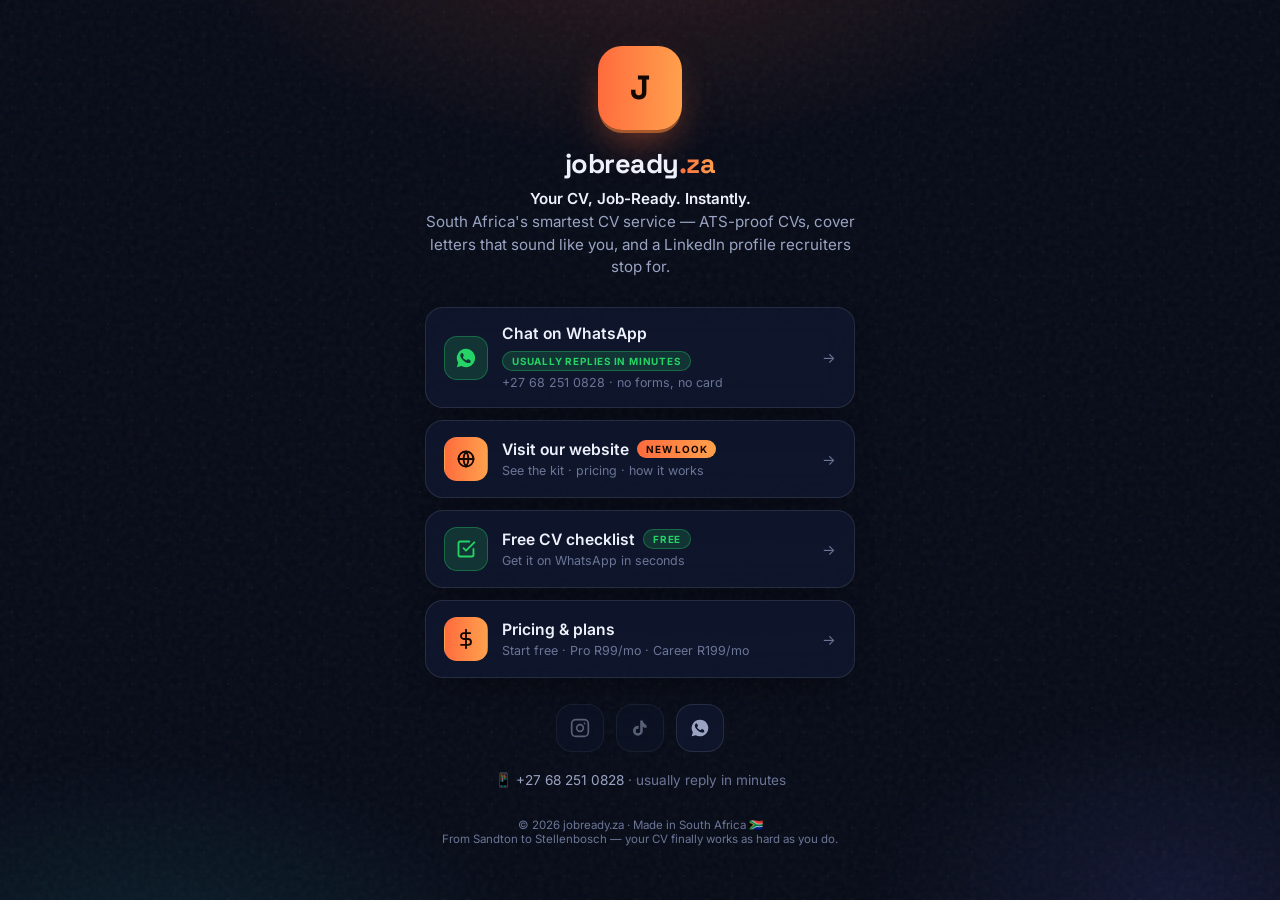
==== linktree/index.html @ 591972d1 "Add link-in-bio page (linktree/)" ====
<!doctype html>
<html lang="en-ZA">
<head>
<meta charset="UTF-8" />
<meta name="viewport" content="width=device-width, initial-scale=1.0" />
<title>jobready.za — Your CV, Job-Ready. Instantly.</title>
<meta name="description" content="South Africa's smartest CV service. ATS-proof CVs, cover letters that sound like you, and a LinkedIn profile recruiters stop for. Chat with us on WhatsApp." />
<meta property="og:title" content="jobready.za — Your CV, Job-Ready. Instantly." />
<meta property="og:description" content="South Africa's smartest CV service. Build your CV, cover letter and LinkedIn profile — then chat with us on WhatsApp." />
<meta property="og:type" content="website" />
<meta name="theme-color" content="#070b17" />
<link rel="icon" href="data:image/svg+xml,%3Csvg xmlns='http://www.w3.org/2000/svg' viewBox='0 0 32 32'%3E%3Cdefs%3E%3ClinearGradient id='g' x1='0' y1='0' x2='1' y2='1'%3E%3Cstop offset='0' stop-color='%23ff6b3d'/%3E%3Cstop offset='1' stop-color='%23ffa14d'/%3E%3C/linearGradient%3E%3C/defs%3E%3Crect width='32' height='32' rx='9' fill='url(%23g)'/%3E%3Cpath d='M9 11h9.6c2.9 0 5.2 1.9 5.2 4.6 0 2.8-2.3 4.7-5.3 4.7h-3.4M14.5 20.3l-2.9-2.7 2.9-2.8' fill='none' stroke='%230b1024' stroke-width='2' stroke-linecap='round' stroke-linejoin='round'/%3E%3C/svg%3E" />
<link rel="preconnect" href="https://fonts.googleapis.com" />
<link rel="preconnect" href="https://fonts.gstatic.com" crossorigin />
<link href="https://fonts.googleapis.com/css2?family=Space+Grotesk:wght@500;600;700&family=Inter:wght@400;500;600;700&display=swap" rel="stylesheet" />
<style>
  :root{
    --bg:#070b17; --bg2:#0d1326; --card:rgba(17,26,51,.72);
    --line:rgba(255,255,255,.10); --text:#eef1fb; --muted:#9aa4c2; --dim:#6b7596;
    --orange:#ff6b3d; --amber:#ffa14d; --cyan:#22d3ee; --green:#25d366;
    --grad:linear-gradient(92deg,#ff6b3d,#ffa14d);
  }
  *{margin:0;padding:0;box-sizing:border-box}
  body{
    font-family:'Inter',system-ui,-apple-system,sans-serif;
    background:var(--bg); color:var(--text); min-height:100vh;
    display:flex; flex-direction:column; align-items:center; justify-content:center;
    padding:32px 18px 40px; overflow-x:hidden;
    -webkit-font-smoothing:antialiased;
  }
  /* background fx */
  .bg{position:fixed;inset:0;z-index:0;pointer-events:none}
  .bg::before{content:"";position:absolute;inset:0;
    background-image:radial-gradient(60% 45% at 50% -10%,rgba(255,107,61,.16),transparent 60%),
                     radial-gradient(50% 40% at 12% 108%,rgba(34,211,238,.10),transparent 60%),
                     radial-gradient(40% 35% at 92% 100%,rgba(99,102,241,.12),transparent 60%)}
  .bg::after{content:"";position:absolute;inset:0;opacity:.5;
    background-image:radial-gradient(rgba(255,255,255,.06) 1px,transparent 1.4px);
    background-size:24px 24px}
  .grain{position:fixed;inset:0;z-index:1;pointer-events:none;opacity:.05;
    background-image:url("data:image/svg+xml,%3Csvg viewBox='0 0 200 200' xmlns='http://www.w3.org/2000/svg'%3E%3Cfilter id='n'%3E%3CfeTurbulence type='fractalNoise' baseFrequency='0.8' numOctaves='4' stitchTiles='stitch'/%3E%3C/filter%3E%3Crect width='100%25' height='100%25' filter='url(%23n)'/%3E%3C/svg%3E")}

  .page{position:relative;z-index:2;width:100%;max-width:430px;text-align:center}

  /* profile */
  .avatar{
    width:84px;height:84px;border-radius:24px;margin:0 auto 16px;
    background:var(--grad);display:grid;place-items:center;
    font-family:'Space Grotesk',sans-serif;font-weight:700;font-size:2.1rem;color:#140800;
    box-shadow:0 18px 40px -12px rgba(255,107,61,.55),0 4px 0 -1px rgba(154,90,40,.9);
    animation:pop .7s cubic-bezier(.16,1,.3,1) both;
  }
  h1{font-family:'Space Grotesk',sans-serif;font-size:1.7rem;letter-spacing:-.02em;animation:rise .7s .08s cubic-bezier(.16,1,.3,1) both}
  h1 .za{background:var(--grad);-webkit-background-clip:text;background-clip:text;color:transparent}
  .tagline{color:var(--muted);font-size:.95rem;margin-top:7px;line-height:1.5;animation:rise .7s .16s cubic-bezier(.16,1,.3,1) both}
  .tagline b{color:var(--text);font-weight:600}

  /* links */
  .links{display:grid;gap:12px;margin-top:28px}
  .link{
    display:flex;align-items:center;gap:14px;width:100%;
    background:var(--card);border:1px solid var(--line);border-radius:18px;
    padding:16px 18px;color:var(--text);text-decoration:none;text-align:left;
    backdrop-filter:blur(14px);-webkit-backdrop-filter:blur(14px);
    box-shadow:0 14px 34px -18px rgba(0,0,0,.6);
    transition:transform .3s cubic-bezier(.16,1,.3,1),border-color .3s,box-shadow .3s,background .3s;
    animation:rise .7s cubic-bezier(.16,1,.3,1) both;
  }
  .link:hover{transform:translateY(-3px);border-color:rgba(255,107,61,.5);box-shadow:0 24px 48px -18px rgba(0,0,0,.7);background:rgba(22,33,64,.85)}
  .link:active{transform:translateY(0)}
  .link .ic{
    flex:0 0 44px;width:44px;height:44px;border-radius:13px;display:grid;place-items:center;font-size:1.15rem;
    background:var(--bg2);border:1px solid var(--line);color:var(--text);
  }
  .link.wa .ic{background:rgba(37,211,102,.16);border-color:rgba(37,211,102,.35);color:#25d366}
  .link.web .ic{background:var(--grad);border-color:transparent;color:#140800}
  .link .tx{flex:1;min-width:0}
  .link .t{font-weight:600;font-size:.98rem;display:flex;align-items:center;gap:8px;flex-wrap:wrap}
  .link .s{color:var(--dim);font-size:.78rem;margin-top:2px}
  .link .arr{color:var(--dim);font-size:.9rem;transition:transform .3s,color .3s}
  .link:hover .arr{transform:translateX(4px);color:var(--amber)}
  .badge-new{font-size:.62rem;font-weight:700;letter-spacing:.08em;text-transform:uppercase;background:var(--grad);color:#140800;padding:3px 9px;border-radius:999px}
  .badge-free{font-size:.62rem;font-weight:700;letter-spacing:.08em;text-transform:uppercase;background:rgba(37,211,102,.16);color:#25d366;border:1px solid rgba(37,211,102,.35);padding:3px 9px;border-radius:999px}

  /* socials */
  .socials{display:flex;justify-content:center;gap:12px;margin-top:26px;animation:rise .7s .5s cubic-bezier(.16,1,.3,1) both}
  .soc{width:48px;height:48px;border-radius:16px;display:grid;place-items:center;background:var(--card);border:1px solid var(--line);color:var(--muted);text-decoration:none;font-size:1.15rem;transition:.3s;backdrop-filter:blur(10px)}
  .soc:hover{color:var(--text);border-color:var(--line-strong);transform:translateY(-3px)}
  .soc.soon{opacity:.55;cursor:default}
  .soc.soon:hover{transform:none;opacity:.8}

  .phone{margin-top:20px;font-size:.85rem;color:var(--dim);animation:rise .7s .58s cubic-bezier(.16,1,.3,1) both}
  .phone a{color:var(--muted);text-decoration:none}
  .phone a:hover{color:var(--amber)}
  .foot{margin-top:30px;font-size:.72rem;color:var(--dim);animation:rise .7s .66s cubic-bezier(.16,1,.3,1) both}

  @keyframes pop{from{opacity:0;transform:scale(.7)}to{opacity:1;transform:scale(1)}}
  @keyframes rise{from{opacity:0;transform:translateY(16px)}to{opacity:1;transform:translateY(0)}}

  @media (max-width:400px){ .avatar{width:74px;height:74px;font-size:1.8rem} .link{padding:14px 15px} }
</style>
</head>
<body>
<div class="bg" aria-hidden="true"></div>
<div class="grain" aria-hidden="true"></div>

<main class="page">
  <!-- profile -->
  <div class="avatar">J</div>
  <h1>jobready<span class="za">.za</span></h1>
  <p class="tagline"><b>Your CV, Job-Ready. Instantly.</b><br/>South Africa's smartest CV service — ATS-proof CVs, cover letters that sound like you, and a LinkedIn profile recruiters stop for.</p>

  <!-- links -->
  <nav class="links" aria-label="JobReady links">
    <a class="link wa" href="https://wa.me/27682510828?text=Hi%20jobready.za%20%F0%9F%91%8B%20I%20want%20a%20CV%20that%20gets%20interviews." target="_blank" rel="noopener" style="animation-delay:.2s">
      <span class="ic">
        <svg width="22" height="22" viewBox="0 0 24 24" fill="currentColor"><path d="M12 2a10 10 0 0 0-8.6 15.1L2 22l5-1.3A10 10 0 1 0 12 2Zm5.4 14.1c-.2.7-1.3 1.3-1.9 1.4-.5.1-1.1.1-1.8-.1-.4-.1-1-.3-1.7-.6-2.9-1.3-4.8-4.2-5-4.4-.1-.2-1.2-1.6-1.2-3s.7-2.1 1-2.4c.2-.3.5-.4.7-.4h.5c.2 0 .4 0 .6.4l.9 2.1c0 .2.1.4 0 .6l-.4.6-.4.5c-.1.2-.3.3-.1.6.1.3.7 1.1 1.5 1.8 1 .9 1.9 1.2 2.2 1.3.3.1.4.1.6-.1l.9-1c.2-.3.4-.2.6-.1l1.9.9c.3.1.4.2.5.3.1.1.1.6-.1 1.2Z"/></svg>
      </span>
      <span class="tx">
        <span class="t">Chat on WhatsApp <span class="badge-free">Usually replies in minutes</span></span>
        <span class="s">+27 68 251 0828 · no forms, no card</span>
      </span>
      <span class="arr">→</span>
    </a>

    <a class="link web" href="https://jobreadycv-za.github.io/" target="_blank" rel="noopener" style="animation-delay:.28s">
      <span class="ic">
        <svg width="20" height="20" viewBox="0 0 24 24" fill="none" stroke="currentColor" stroke-width="2.2" stroke-linecap="round" stroke-linejoin="round"><circle cx="12" cy="12" r="9"/><path d="M3 12h18M12 3a15 15 0 0 1 0 18 15 15 0 0 1 0-18Z"/></svg>
      </span>
      <span class="tx">
        <span class="t">Visit our website <span class="badge-new">New look</span></span>
        <span class="s">See the kit · pricing · how it works</span>
      </span>
      <span class="arr">→</span>
    </a>

    <a class="link wa" href="https://wa.me/27682510828?text=Hi%20jobready.za%20%F0%9F%91%8B%20Can%20I%20get%20the%20free%20CV%20checklist%3F" target="_blank" rel="noopener" style="animation-delay:.36s">
      <span class="ic">
        <svg width="20" height="20" viewBox="0 0 24 24" fill="none" stroke="currentColor" stroke-width="2.2" stroke-linecap="round" stroke-linejoin="round"><path d="M9 11l3 3L22 4"/><path d="M21 12v7a2 2 0 0 1-2 2H5a2 2 0 0 1-2-2V5a2 2 0 0 1 2-2h11"/></svg>
      </span>
      <span class="tx">
        <span class="t">Free CV checklist <span class="badge-free">Free</span></span>
        <span class="s">Get it on WhatsApp in seconds</span>
      </span>
      <span class="arr">→</span>
    </a>

    <a class="link web" href="https://wa.me/27682510828?text=Hi%20jobready.za%20%F0%9F%91%8B%20I%27d%20like%20to%20know%20more%20about%20your%20pricing." target="_blank" rel="noopener" style="animation-delay:.44s">
      <span class="ic">
        <svg width="20" height="20" viewBox="0 0 24 24" fill="none" stroke="currentColor" stroke-width="2.2" stroke-linecap="round" stroke-linejoin="round"><path d="M12 1v22M17 5H9.5a3.5 3.5 0 0 0 0 7h5a3.5 3.5 0 0 1 0 7H6"/></svg>
      </span>
      <span class="tx">
        <span class="t">Pricing &amp; plans</span>
        <span class="s">Start free · Pro R99/mo · Career R199/mo</span>
      </span>
      <span class="arr">→</span>
    </a>
  </nav>

  <!-- socials -->
  <div class="socials">
    <a class="soc soon" title="Instagram — coming soon" aria-label="Instagram coming soon">
      <svg width="20" height="20" viewBox="0 0 24 24" fill="none" stroke="currentColor" stroke-width="2" stroke-linecap="round" stroke-linejoin="round"><rect x="2" y="2" width="20" height="20" rx="5"/><circle cx="12" cy="12" r="4"/><circle cx="17.5" cy="6.5" r="1" fill="currentColor" stroke="none"/></svg>
    </a>
    <a class="soc soon" title="TikTok — coming soon" aria-label="TikTok coming soon">
      <svg width="19" height="19" viewBox="0 0 24 24" fill="currentColor"><path d="M19.6 6.7a4.8 4.8 0 0 1-3.5-1.6 4.8 4.8 0 0 1-1.2-3.1h-3.3v13.2a2.9 2.9 0 0 1-2.9 2.9 2.9 2.9 0 0 1-2.9-2.9 2.9 2.9 0 0 1 2.9-2.9c.3 0 .6 0 .9.1V8.7a6.3 6.3 0 0 0-.9-.1 6.2 6.2 0 0 0-6.2 6.2 6.2 6.2 0 0 0 6.2 6.2 6.2 6.2 0 0 0 6.2-6.2V9.7a8 8 0 0 0 4.7 1.5V7.9c-.3 0-.6-.1-.9-.2-.4-.3-.8-.6-1.1-1Z"/></svg>
    </a>
    <a class="soc" href="https://wa.me/27682510828" target="_blank" rel="noopener" title="WhatsApp" aria-label="WhatsApp">
      <svg width="20" height="20" viewBox="0 0 24 24" fill="currentColor"><path d="M12 2a10 10 0 0 0-8.6 15.1L2 22l5-1.3A10 10 0 1 0 12 2Zm5.4 14.1c-.2.7-1.3 1.3-1.9 1.4-.5.1-1.1.1-1.8-.1-.4-.1-1-.3-1.7-.6-2.9-1.3-4.8-4.2-5-4.4-.1-.2-1.2-1.6-1.2-3s.7-2.1 1-2.4c.2-.3.5-.4.7-.4h.5c.2 0 .4 0 .6.4l.9 2.1c0 .2.1.4 0 .6l-.4.6-.4.5c-.1.2-.3.3-.1.6.1.3.7 1.1 1.5 1.8 1 .9 1.9 1.2 2.2 1.3.3.1.4.1.6-.1l.9-1c.2-.3.4-.2.6-.1l1.9.9c.3.1.4.2.5.3.1.1.1.6-.1 1.2Z"/></svg>
    </a>
  </div>

  <p class="phone">📱 <a href="tel:+27682510828">+27 68 251 0828</a> · usually reply in minutes</p>

  <p class="foot">© <span id="yr">2026</span> jobready.za · Made in South Africa 🇿🇦<br/>From Sandton to Stellenbosch — your CV finally works as hard as you do.</p>
</main>

<script>document.getElementById('yr').textContent = new Date().getFullYear();</script>
</body>
</html>
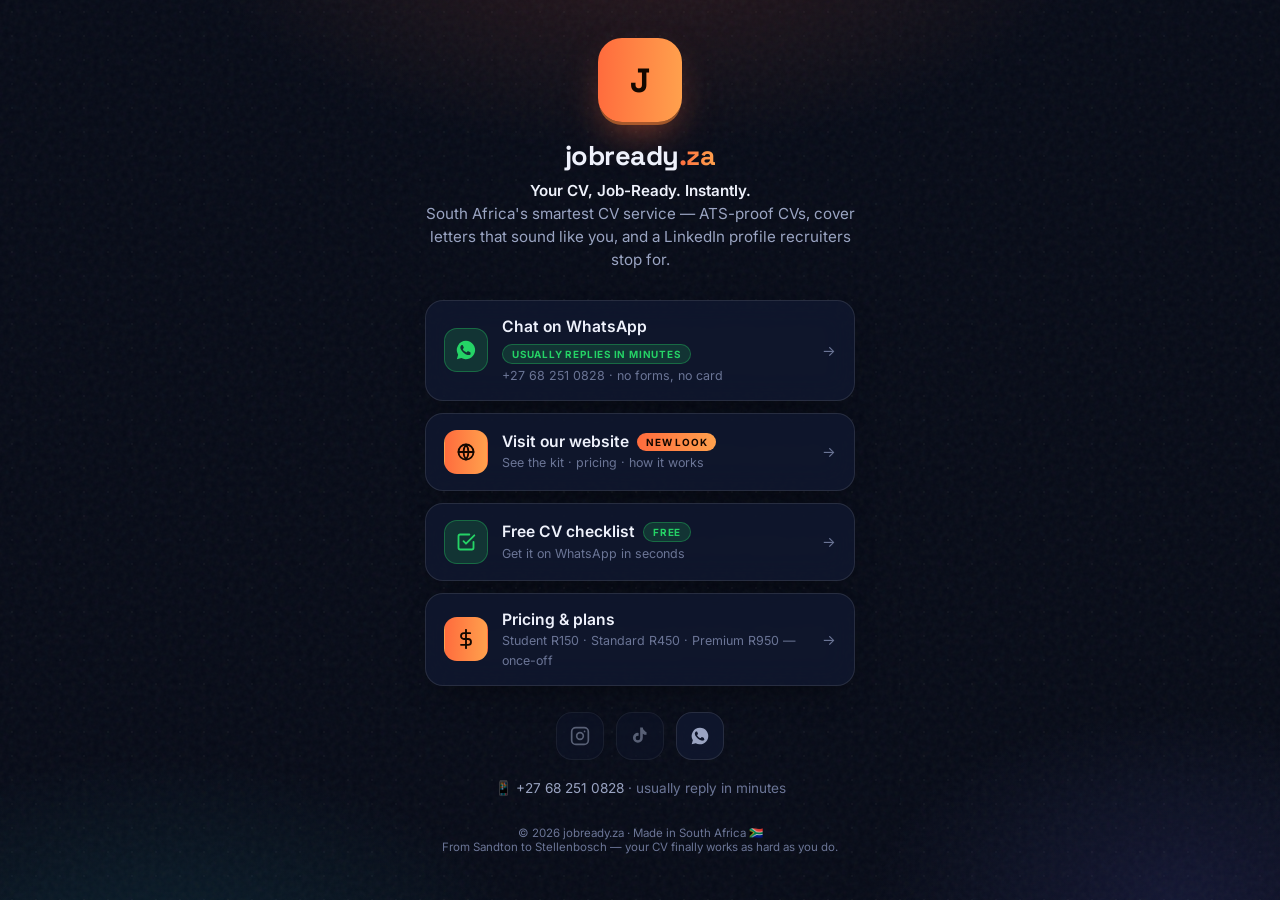
==== commit 87aff5bd: "Replace subscription pricing with once-off Student / Standard / Premium kits R150 / R450 / R950 once" ====
--- a/linktree/index.html
+++ b/linktree/index.html
@@ -151,7 +151,7 @@
       </span>
       <span class="tx">
         <span class="t">Pricing &amp; plans</span>
-        <span class="s">Start free · Pro R99/mo · Career R199/mo</span>
+        <span class="s">Student R150 · Standard R450 · Premium R950 — once-off</span>
       </span>
       <span class="arr">→</span>
     </a>
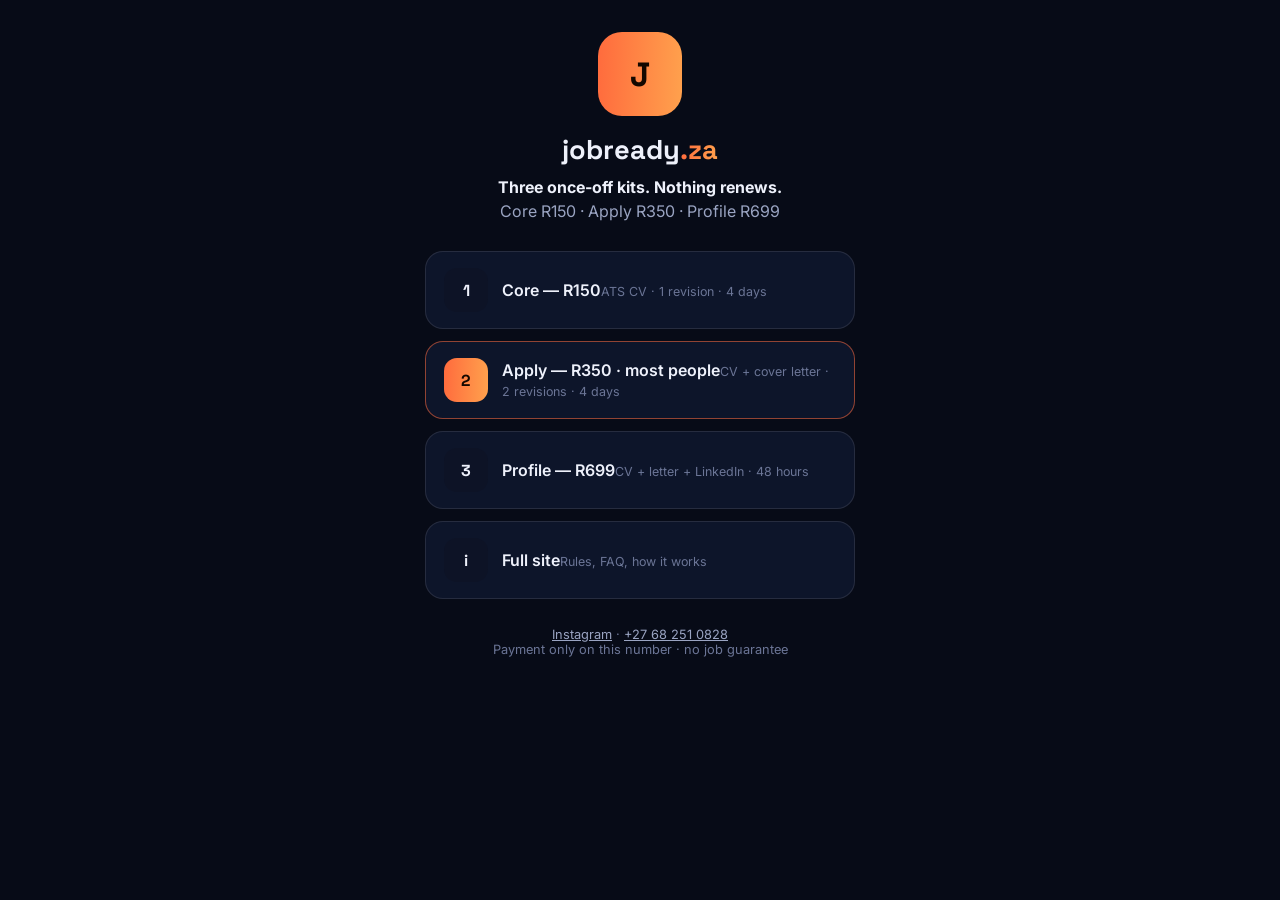
==== commit a2f22ce2: "Standardize linktree kits: Core R150, Apply R350, Profile R699" ====
--- a/linktree/index.html
+++ b/linktree/index.html
@@ -3,178 +3,44 @@
 <head>
 <meta charset="UTF-8" />
 <meta name="viewport" content="width=device-width, initial-scale=1.0" />
-<title>jobready.za — Your CV, Job-Ready. Instantly.</title>
-<meta name="description" content="South Africa's smartest CV service. ATS-proof CVs, cover letters that sound like you, and a LinkedIn profile recruiters stop for. Chat with us on WhatsApp." />
-<meta property="og:title" content="jobready.za — Your CV, Job-Ready. Instantly." />
-<meta property="og:description" content="South Africa's smartest CV service. Build your CV, cover letter and LinkedIn profile — then chat with us on WhatsApp." />
-<meta property="og:type" content="website" />
+<title>jobready.za — R150 · R350 · R699</title>
 <meta name="theme-color" content="#070b17" />
-<link rel="icon" href="data:image/svg+xml,%3Csvg xmlns='http://www.w3.org/2000/svg' viewBox='0 0 32 32'%3E%3Cdefs%3E%3ClinearGradient id='g' x1='0' y1='0' x2='1' y2='1'%3E%3Cstop offset='0' stop-color='%23ff6b3d'/%3E%3Cstop offset='1' stop-color='%23ffa14d'/%3E%3C/linearGradient%3E%3C/defs%3E%3Crect width='32' height='32' rx='9' fill='url(%23g)'/%3E%3Cpath d='M9 11h9.6c2.9 0 5.2 1.9 5.2 4.6 0 2.8-2.3 4.7-5.3 4.7h-3.4M14.5 20.3l-2.9-2.7 2.9-2.8' fill='none' stroke='%230b1024' stroke-width='2' stroke-linecap='round' stroke-linejoin='round'/%3E%3C/svg%3E" />
+<link rel="icon" href="/favicon.svg" />
 <link rel="preconnect" href="https://fonts.googleapis.com" />
 <link rel="preconnect" href="https://fonts.gstatic.com" crossorigin />
-<link href="https://fonts.googleapis.com/css2?family=Space+Grotesk:wght@500;600;700&family=Inter:wght@400;500;600;700&display=swap" rel="stylesheet" />
+<link href="https://fonts.googleapis.com/css2?family=Space+Grotesk:wght@700&family=Inter:wght@400;600&display=swap" rel="stylesheet" />
 <style>
-  :root{
-    --bg:#070b17; --bg2:#0d1326; --card:rgba(17,26,51,.72);
-    --line:rgba(255,255,255,.10); --text:#eef1fb; --muted:#9aa4c2; --dim:#6b7596;
-    --orange:#ff6b3d; --amber:#ffa14d; --cyan:#22d3ee; --green:#25d366;
-    --grad:linear-gradient(92deg,#ff6b3d,#ffa14d);
-  }
-  *{margin:0;padding:0;box-sizing:border-box}
-  body{
-    font-family:'Inter',system-ui,-apple-system,sans-serif;
-    background:var(--bg); color:var(--text); min-height:100vh;
-    display:flex; flex-direction:column; align-items:center; justify-content:center;
-    padding:32px 18px 40px; overflow-x:hidden;
-    -webkit-font-smoothing:antialiased;
-  }
-  /* background fx */
-  .bg{position:fixed;inset:0;z-index:0;pointer-events:none}
-  .bg::before{content:"";position:absolute;inset:0;
-    background-image:radial-gradient(60% 45% at 50% -10%,rgba(255,107,61,.16),transparent 60%),
-                     radial-gradient(50% 40% at 12% 108%,rgba(34,211,238,.10),transparent 60%),
-                     radial-gradient(40% 35% at 92% 100%,rgba(99,102,241,.12),transparent 60%)}
-  .bg::after{content:"";position:absolute;inset:0;opacity:.5;
-    background-image:radial-gradient(rgba(255,255,255,.06) 1px,transparent 1.4px);
-    background-size:24px 24px}
-  .grain{position:fixed;inset:0;z-index:1;pointer-events:none;opacity:.05;
-    background-image:url("data:image/svg+xml,%3Csvg viewBox='0 0 200 200' xmlns='http://www.w3.org/2000/svg'%3E%3Cfilter id='n'%3E%3CfeTurbulence type='fractalNoise' baseFrequency='0.8' numOctaves='4' stitchTiles='stitch'/%3E%3C/filter%3E%3Crect width='100%25' height='100%25' filter='url(%23n)'/%3E%3C/svg%3E")}
-
-  .page{position:relative;z-index:2;width:100%;max-width:430px;text-align:center}
-
-  /* profile */
-  .avatar{
-    width:84px;height:84px;border-radius:24px;margin:0 auto 16px;
-    background:var(--grad);display:grid;place-items:center;
-    font-family:'Space Grotesk',sans-serif;font-weight:700;font-size:2.1rem;color:#140800;
-    box-shadow:0 18px 40px -12px rgba(255,107,61,.55),0 4px 0 -1px rgba(154,90,40,.9);
-    animation:pop .7s cubic-bezier(.16,1,.3,1) both;
-  }
-  h1{font-family:'Space Grotesk',sans-serif;font-size:1.7rem;letter-spacing:-.02em;animation:rise .7s .08s cubic-bezier(.16,1,.3,1) both}
-  h1 .za{background:var(--grad);-webkit-background-clip:text;background-clip:text;color:transparent}
-  .tagline{color:var(--muted);font-size:.95rem;margin-top:7px;line-height:1.5;animation:rise .7s .16s cubic-bezier(.16,1,.3,1) both}
-  .tagline b{color:var(--text);font-weight:600}
-
-  /* links */
-  .links{display:grid;gap:12px;margin-top:28px}
-  .link{
-    display:flex;align-items:center;gap:14px;width:100%;
-    background:var(--card);border:1px solid var(--line);border-radius:18px;
-    padding:16px 18px;color:var(--text);text-decoration:none;text-align:left;
-    backdrop-filter:blur(14px);-webkit-backdrop-filter:blur(14px);
-    box-shadow:0 14px 34px -18px rgba(0,0,0,.6);
-    transition:transform .3s cubic-bezier(.16,1,.3,1),border-color .3s,box-shadow .3s,background .3s;
-    animation:rise .7s cubic-bezier(.16,1,.3,1) both;
-  }
-  .link:hover{transform:translateY(-3px);border-color:rgba(255,107,61,.5);box-shadow:0 24px 48px -18px rgba(0,0,0,.7);background:rgba(22,33,64,.85)}
-  .link:active{transform:translateY(0)}
-  .link .ic{
-    flex:0 0 44px;width:44px;height:44px;border-radius:13px;display:grid;place-items:center;font-size:1.15rem;
-    background:var(--bg2);border:1px solid var(--line);color:var(--text);
-  }
-  .link.wa .ic{background:rgba(37,211,102,.16);border-color:rgba(37,211,102,.35);color:#25d366}
-  .link.web .ic{background:var(--grad);border-color:transparent;color:#140800}
-  .link .tx{flex:1;min-width:0}
-  .link .t{font-weight:600;font-size:.98rem;display:flex;align-items:center;gap:8px;flex-wrap:wrap}
-  .link .s{color:var(--dim);font-size:.78rem;margin-top:2px}
-  .link .arr{color:var(--dim);font-size:.9rem;transition:transform .3s,color .3s}
-  .link:hover .arr{transform:translateX(4px);color:var(--amber)}
-  .badge-new{font-size:.62rem;font-weight:700;letter-spacing:.08em;text-transform:uppercase;background:var(--grad);color:#140800;padding:3px 9px;border-radius:999px}
-  .badge-free{font-size:.62rem;font-weight:700;letter-spacing:.08em;text-transform:uppercase;background:rgba(37,211,102,.16);color:#25d366;border:1px solid rgba(37,211,102,.35);padding:3px 9px;border-radius:999px}
-
-  /* socials */
-  .socials{display:flex;justify-content:center;gap:12px;margin-top:26px;animation:rise .7s .5s cubic-bezier(.16,1,.3,1) both}
-  .soc{width:48px;height:48px;border-radius:16px;display:grid;place-items:center;background:var(--card);border:1px solid var(--line);color:var(--muted);text-decoration:none;font-size:1.15rem;transition:.3s;backdrop-filter:blur(10px)}
-  .soc:hover{color:var(--text);border-color:var(--line-strong);transform:translateY(-3px)}
-  .soc.soon{opacity:.55;cursor:default}
-  .soc.soon:hover{transform:none;opacity:.8}
-
-  .phone{margin-top:20px;font-size:.85rem;color:var(--dim);animation:rise .7s .58s cubic-bezier(.16,1,.3,1) both}
-  .phone a{color:var(--muted);text-decoration:none}
-  .phone a:hover{color:var(--amber)}
-  .foot{margin-top:30px;font-size:.72rem;color:var(--dim);animation:rise .7s .66s cubic-bezier(.16,1,.3,1) both}
-
-  @keyframes pop{from{opacity:0;transform:scale(.7)}to{opacity:1;transform:scale(1)}}
-  @keyframes rise{from{opacity:0;transform:translateY(16px)}to{opacity:1;transform:translateY(0)}}
-
-  @media (max-width:400px){ .avatar{width:74px;height:74px;font-size:1.8rem} .link{padding:14px 15px} }
+:root{--bg:#070b17;--card:rgba(17,26,51,.72);--line:rgba(255,255,255,.1);--text:#eef1fb;--muted:#9aa4c2;--dim:#6b7596;--grad:linear-gradient(92deg,#ff6b3d,#ffa14d)}
+*{margin:0;padding:0;box-sizing:border-box}
+body{font-family:Inter,system-ui,sans-serif;background:var(--bg);color:var(--text);min-height:100vh;display:flex;justify-content:center;padding:32px 18px}
+.page{width:100%;max-width:430px;text-align:center}
+.avatar{width:84px;height:84px;border-radius:24px;margin:0 auto 16px;background:var(--grad);display:grid;place-items:center;font-family:"Space Grotesk",sans-serif;font-weight:700;font-size:2.1rem;color:#140800}
+h1{font-family:"Space Grotesk",sans-serif;font-size:1.7rem}
+h1 span{background:var(--grad);-webkit-background-clip:text;background-clip:text;color:transparent}
+.tag{color:var(--muted);margin-top:8px;line-height:1.5}
+.links{display:grid;gap:12px;margin-top:28px}
+.link{display:flex;gap:14px;align-items:center;padding:16px 18px;border:1px solid var(--line);border-radius:18px;background:var(--card);color:var(--text);text-decoration:none;text-align:left}
+.link.feat{border-color:rgba(255,107,61,.55)}
+.ic{flex:0 0 44px;height:44px;border-radius:13px;display:grid;place-items:center;background:#0d1326;font-family:"Space Grotesk",sans-serif;font-weight:700}
+.link.feat .ic{background:var(--grad);color:#140800}
+.t{font-weight:600}
+.s{color:var(--dim);font-size:.78rem;margin-top:2px}
+.foot{margin-top:28px;color:var(--dim);font-size:.8rem}
+.foot a{color:var(--muted)}
 </style>
 </head>
 <body>
-<div class="bg" aria-hidden="true"></div>
-<div class="grain" aria-hidden="true"></div>
-
 <main class="page">
-  <!-- profile -->
   <div class="avatar">J</div>
-  <h1>jobready<span class="za">.za</span></h1>
-  <p class="tagline"><b>Your CV, Job-Ready. Instantly.</b><br/>South Africa's smartest CV service — ATS-proof CVs, cover letters that sound like you, and a LinkedIn profile recruiters stop for.</p>
-
-  <!-- links -->
-  <nav class="links" aria-label="JobReady links">
-    <a class="link wa" href="https://wa.me/27682510828?text=Hi%20jobready.za%20%F0%9F%91%8B%20I%20want%20a%20CV%20that%20gets%20interviews." target="_blank" rel="noopener" style="animation-delay:.2s">
-      <span class="ic">
-        <svg width="22" height="22" viewBox="0 0 24 24" fill="currentColor"><path d="M12 2a10 10 0 0 0-8.6 15.1L2 22l5-1.3A10 10 0 1 0 12 2Zm5.4 14.1c-.2.7-1.3 1.3-1.9 1.4-.5.1-1.1.1-1.8-.1-.4-.1-1-.3-1.7-.6-2.9-1.3-4.8-4.2-5-4.4-.1-.2-1.2-1.6-1.2-3s.7-2.1 1-2.4c.2-.3.5-.4.7-.4h.5c.2 0 .4 0 .6.4l.9 2.1c0 .2.1.4 0 .6l-.4.6-.4.5c-.1.2-.3.3-.1.6.1.3.7 1.1 1.5 1.8 1 .9 1.9 1.2 2.2 1.3.3.1.4.1.6-.1l.9-1c.2-.3.4-.2.6-.1l1.9.9c.3.1.4.2.5.3.1.1.1.6-.1 1.2Z"/></svg>
-      </span>
-      <span class="tx">
-        <span class="t">Chat on WhatsApp <span class="badge-free">Usually replies in minutes</span></span>
-        <span class="s">+27 68 251 0828 · no forms, no card</span>
-      </span>
-      <span class="arr">→</span>
-    </a>
-
-    <a class="link web" href="https://jobreadycv-za.github.io/" target="_blank" rel="noopener" style="animation-delay:.28s">
-      <span class="ic">
-        <svg width="20" height="20" viewBox="0 0 24 24" fill="none" stroke="currentColor" stroke-width="2.2" stroke-linecap="round" stroke-linejoin="round"><circle cx="12" cy="12" r="9"/><path d="M3 12h18M12 3a15 15 0 0 1 0 18 15 15 0 0 1 0-18Z"/></svg>
-      </span>
-      <span class="tx">
-        <span class="t">Visit our website <span class="badge-new">New look</span></span>
-        <span class="s">See the kit · pricing · how it works</span>
-      </span>
-      <span class="arr">→</span>
-    </a>
-
-    <a class="link wa" href="https://wa.me/27682510828?text=Hi%20jobready.za%20%F0%9F%91%8B%20Can%20I%20get%20the%20free%20CV%20checklist%3F" target="_blank" rel="noopener" style="animation-delay:.36s">
-      <span class="ic">
-        <svg width="20" height="20" viewBox="0 0 24 24" fill="none" stroke="currentColor" stroke-width="2.2" stroke-linecap="round" stroke-linejoin="round"><path d="M9 11l3 3L22 4"/><path d="M21 12v7a2 2 0 0 1-2 2H5a2 2 0 0 1-2-2V5a2 2 0 0 1 2-2h11"/></svg>
-      </span>
-      <span class="tx">
-        <span class="t">Free CV checklist <span class="badge-free">Free</span></span>
-        <span class="s">Get it on WhatsApp in seconds</span>
-      </span>
-      <span class="arr">→</span>
-    </a>
-
-    <a class="link web" href="https://wa.me/27682510828?text=Hi%20jobready.za%20%F0%9F%91%8B%20I%27d%20like%20to%20know%20more%20about%20your%20pricing." target="_blank" rel="noopener" style="animation-delay:.44s">
-      <span class="ic">
-        <svg width="20" height="20" viewBox="0 0 24 24" fill="none" stroke="currentColor" stroke-width="2.2" stroke-linecap="round" stroke-linejoin="round"><path d="M12 1v22M17 5H9.5a3.5 3.5 0 0 0 0 7h5a3.5 3.5 0 0 1 0 7H6"/></svg>
-      </span>
-      <span class="tx">
-        <span class="t">Pricing &amp; plans</span>
-        <span class="s">Student R150 · Standard R450 · Premium R950 — once-off</span>
-      </span>
-      <span class="arr">→</span>
-    </a>
+  <h1>jobready<span>.za</span></h1>
+  <p class="tag"><b style="color:#eef1fb">Three once-off kits. Nothing renews.</b><br>Core R150 · Apply R350 · Profile R699</p>
+  <nav class="links">
+    <a class="link" href="https://wa.me/27682510828?text=Hi%20%E2%80%94%20Core%20R150%2C%20CV%20only"><span class="ic">1</span><span><span class="t">Core — R150</span><span class="s">ATS CV · 1 revision · 4 days</span></span></a>
+    <a class="link feat" href="https://wa.me/27682510828?text=Hi%20%E2%80%94%20Apply%20R350%2C%20CV%20%2B%20cover%20letter"><span class="ic">2</span><span><span class="t">Apply — R350 · most people</span><span class="s">CV + cover letter · 2 revisions · 4 days</span></span></a>
+    <a class="link" href="https://wa.me/27682510828?text=Hi%20%E2%80%94%20Profile%20R699%2C%20CV%20%2B%20letter%20%2B%20LinkedIn%2C%2048h"><span class="ic">3</span><span><span class="t">Profile — R699</span><span class="s">CV + letter + LinkedIn · 48 hours</span></span></a>
+    <a class="link" href="https://jobreadycv-za.github.io/"><span class="ic">i</span><span><span class="t">Full site</span><span class="s">Rules, FAQ, how it works</span></span></a>
   </nav>
-
-  <!-- socials -->
-  <div class="socials">
-    <a class="soc soon" title="Instagram — coming soon" aria-label="Instagram coming soon">
-      <svg width="20" height="20" viewBox="0 0 24 24" fill="none" stroke="currentColor" stroke-width="2" stroke-linecap="round" stroke-linejoin="round"><rect x="2" y="2" width="20" height="20" rx="5"/><circle cx="12" cy="12" r="4"/><circle cx="17.5" cy="6.5" r="1" fill="currentColor" stroke="none"/></svg>
-    </a>
-    <a class="soc soon" title="TikTok — coming soon" aria-label="TikTok coming soon">
-      <svg width="19" height="19" viewBox="0 0 24 24" fill="currentColor"><path d="M19.6 6.7a4.8 4.8 0 0 1-3.5-1.6 4.8 4.8 0 0 1-1.2-3.1h-3.3v13.2a2.9 2.9 0 0 1-2.9 2.9 2.9 2.9 0 0 1-2.9-2.9 2.9 2.9 0 0 1 2.9-2.9c.3 0 .6 0 .9.1V8.7a6.3 6.3 0 0 0-.9-.1 6.2 6.2 0 0 0-6.2 6.2 6.2 6.2 0 0 0 6.2 6.2 6.2 6.2 0 0 0 6.2-6.2V9.7a8 8 0 0 0 4.7 1.5V7.9c-.3 0-.6-.1-.9-.2-.4-.3-.8-.6-1.1-1Z"/></svg>
-    </a>
-    <a class="soc" href="https://wa.me/27682510828" target="_blank" rel="noopener" title="WhatsApp" aria-label="WhatsApp">
-      <svg width="20" height="20" viewBox="0 0 24 24" fill="currentColor"><path d="M12 2a10 10 0 0 0-8.6 15.1L2 22l5-1.3A10 10 0 1 0 12 2Zm5.4 14.1c-.2.7-1.3 1.3-1.9 1.4-.5.1-1.1.1-1.8-.1-.4-.1-1-.3-1.7-.6-2.9-1.3-4.8-4.2-5-4.4-.1-.2-1.2-1.6-1.2-3s.7-2.1 1-2.4c.2-.3.5-.4.7-.4h.5c.2 0 .4 0 .6.4l.9 2.1c0 .2.1.4 0 .6l-.4.6-.4.5c-.1.2-.3.3-.1.6.1.3.7 1.1 1.5 1.8 1 .9 1.9 1.2 2.2 1.3.3.1.4.1.6-.1l.9-1c.2-.3.4-.2.6-.1l1.9.9c.3.1.4.2.5.3.1.1.1.6-.1 1.2Z"/></svg>
-    </a>
-  </div>
-
-  <p class="phone">📱 <a href="tel:+27682510828">+27 68 251 0828</a> · usually reply in minutes</p>
-
-  <p class="foot">© <span id="yr">2026</span> jobready.za · Made in South Africa 🇿🇦<br/>From Sandton to Stellenbosch — your CV finally works as hard as you do.</p>
+  <p class="foot"><a href="https://www.instagram.com/jobreadycv_za/">Instagram</a> · <a href="https://wa.me/27682510828">+27 68 251 0828</a><br>Payment only on this number · no job guarantee</p>
 </main>
-
-<script>document.getElementById('yr').textContent = new Date().getFullYear();</script>
 </body>
 </html>
